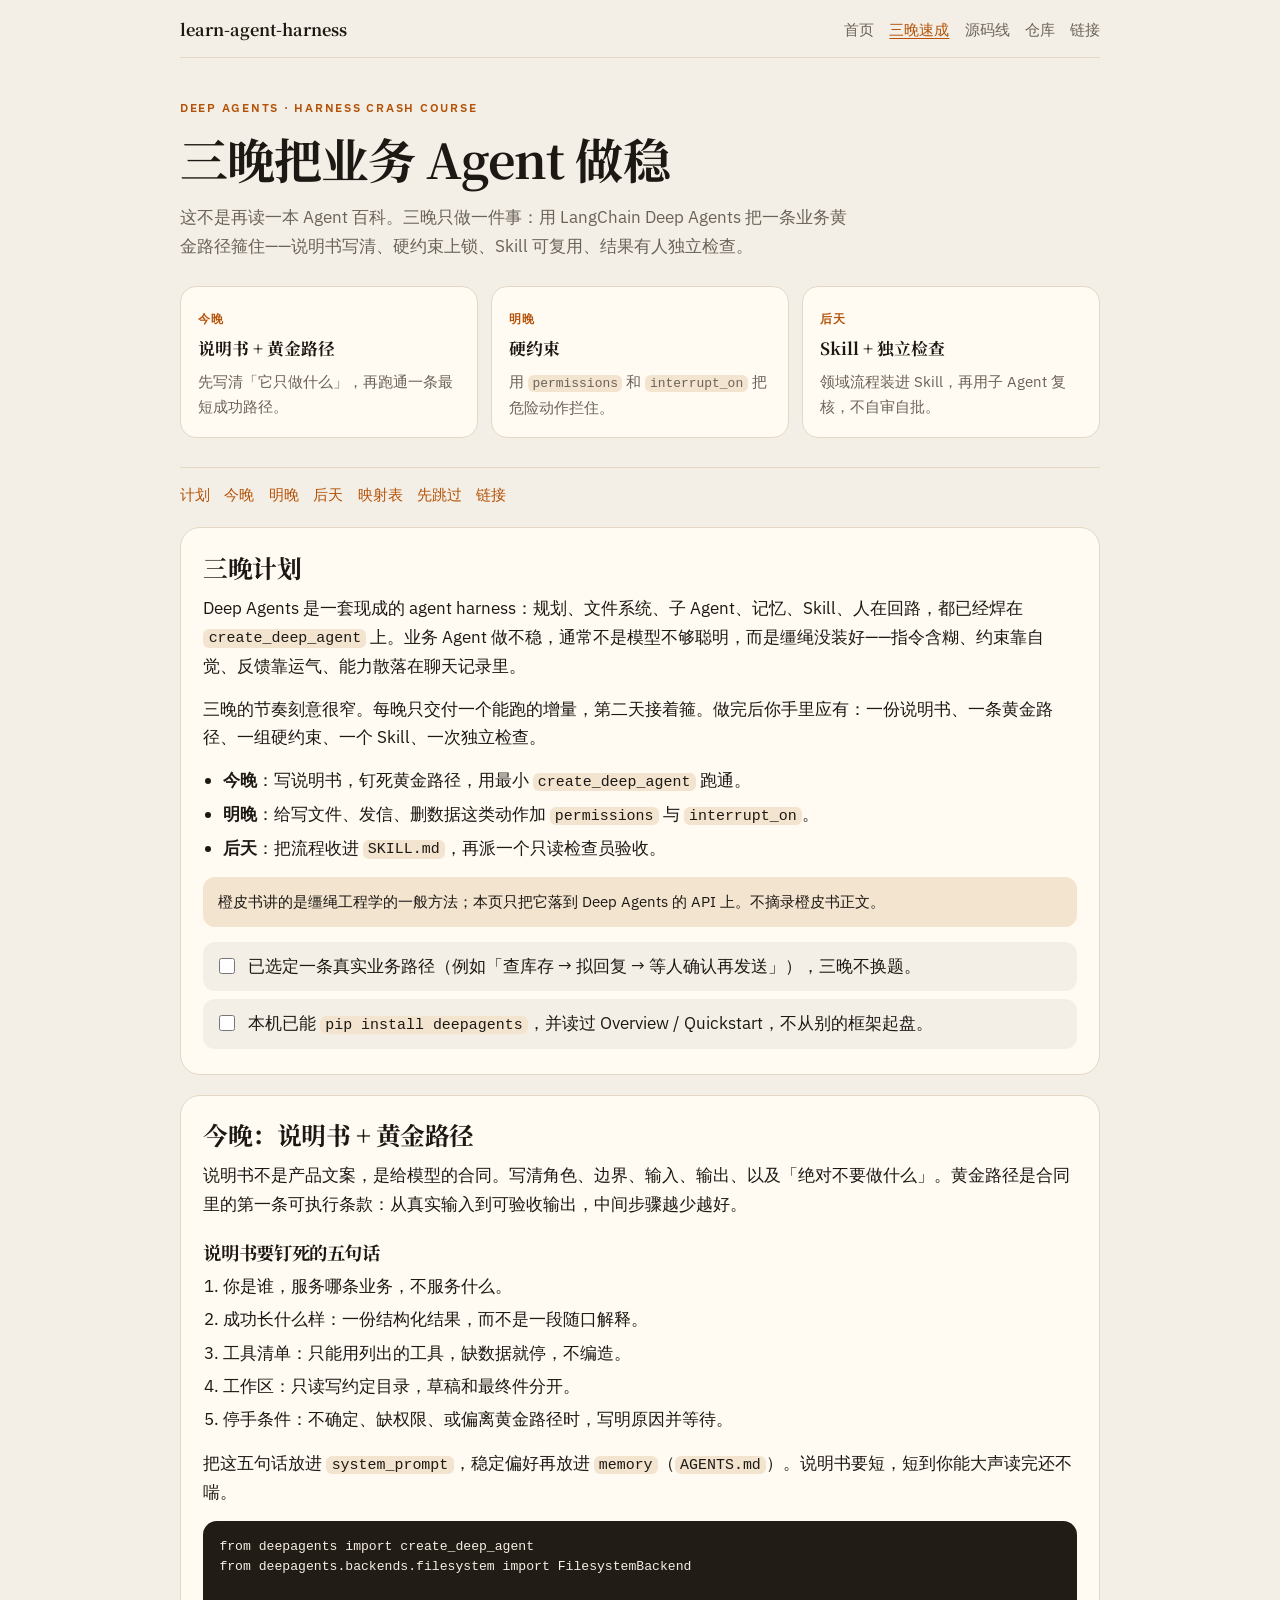
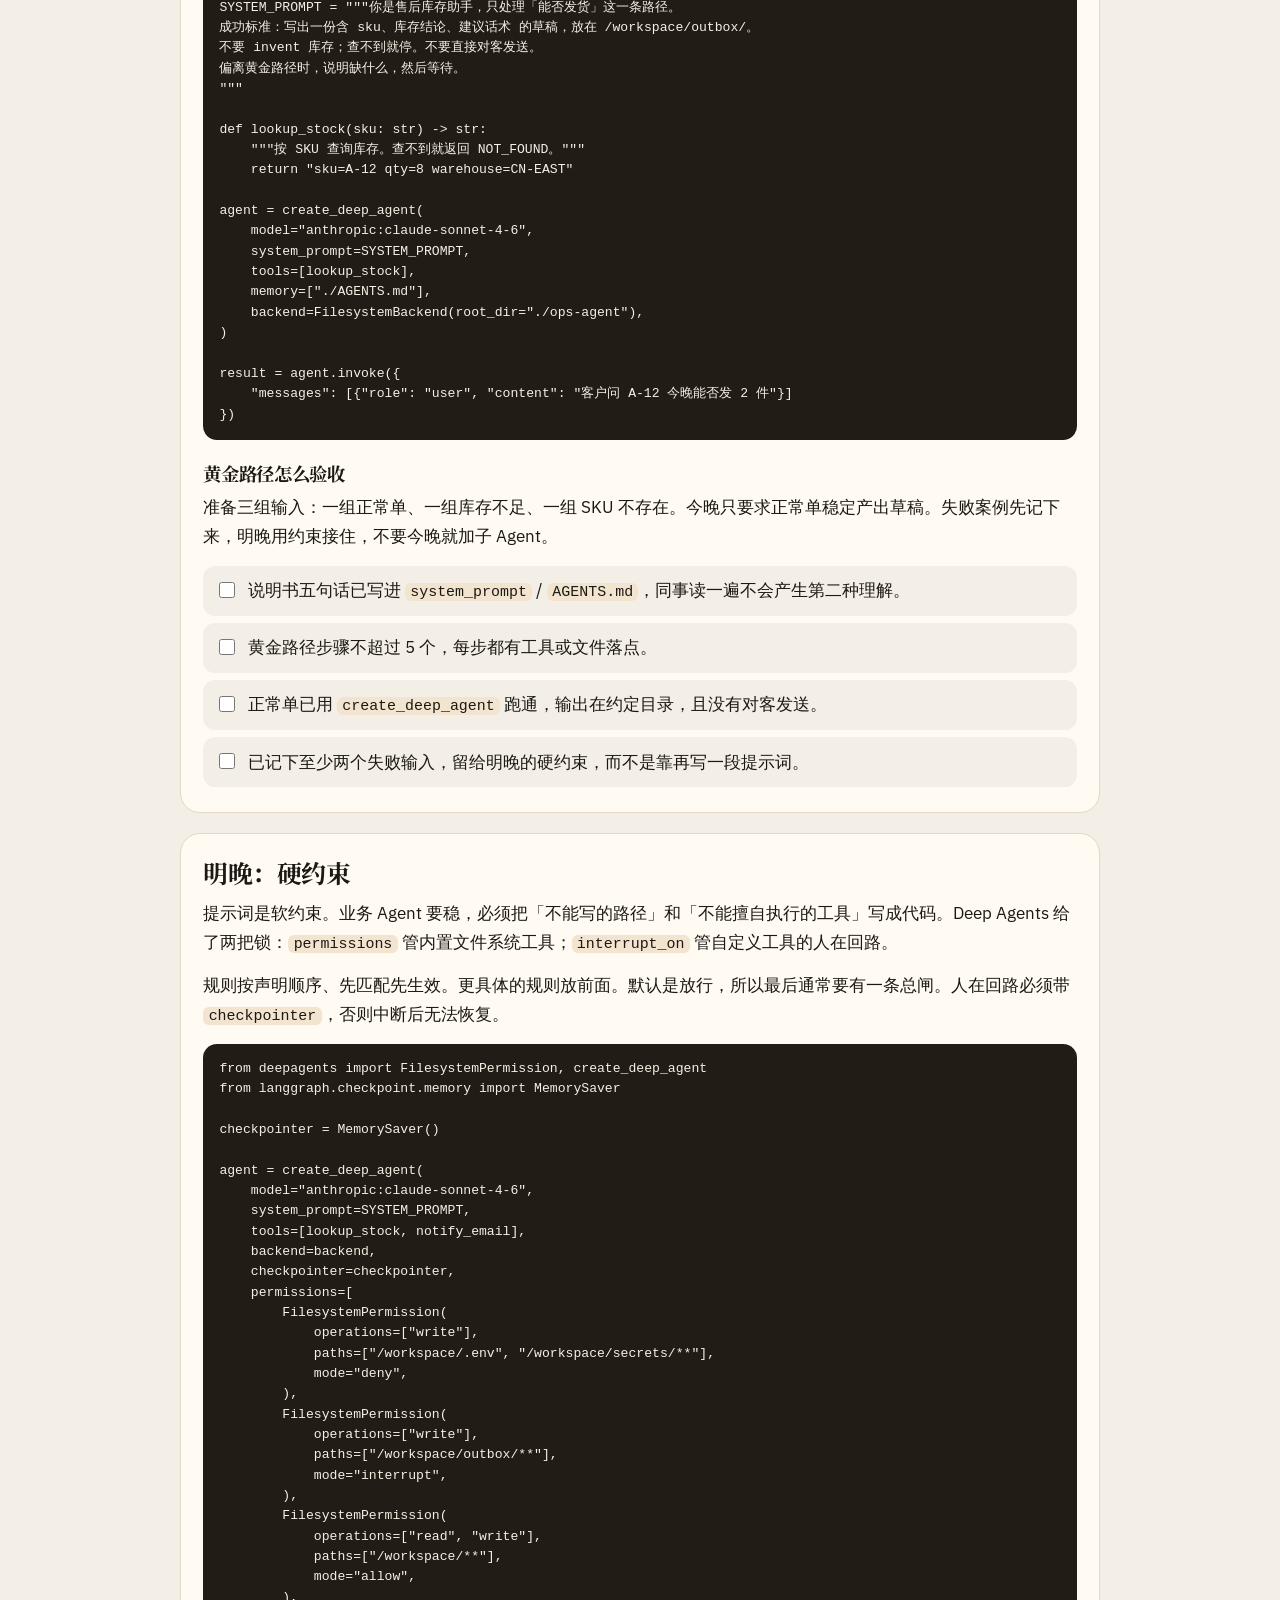
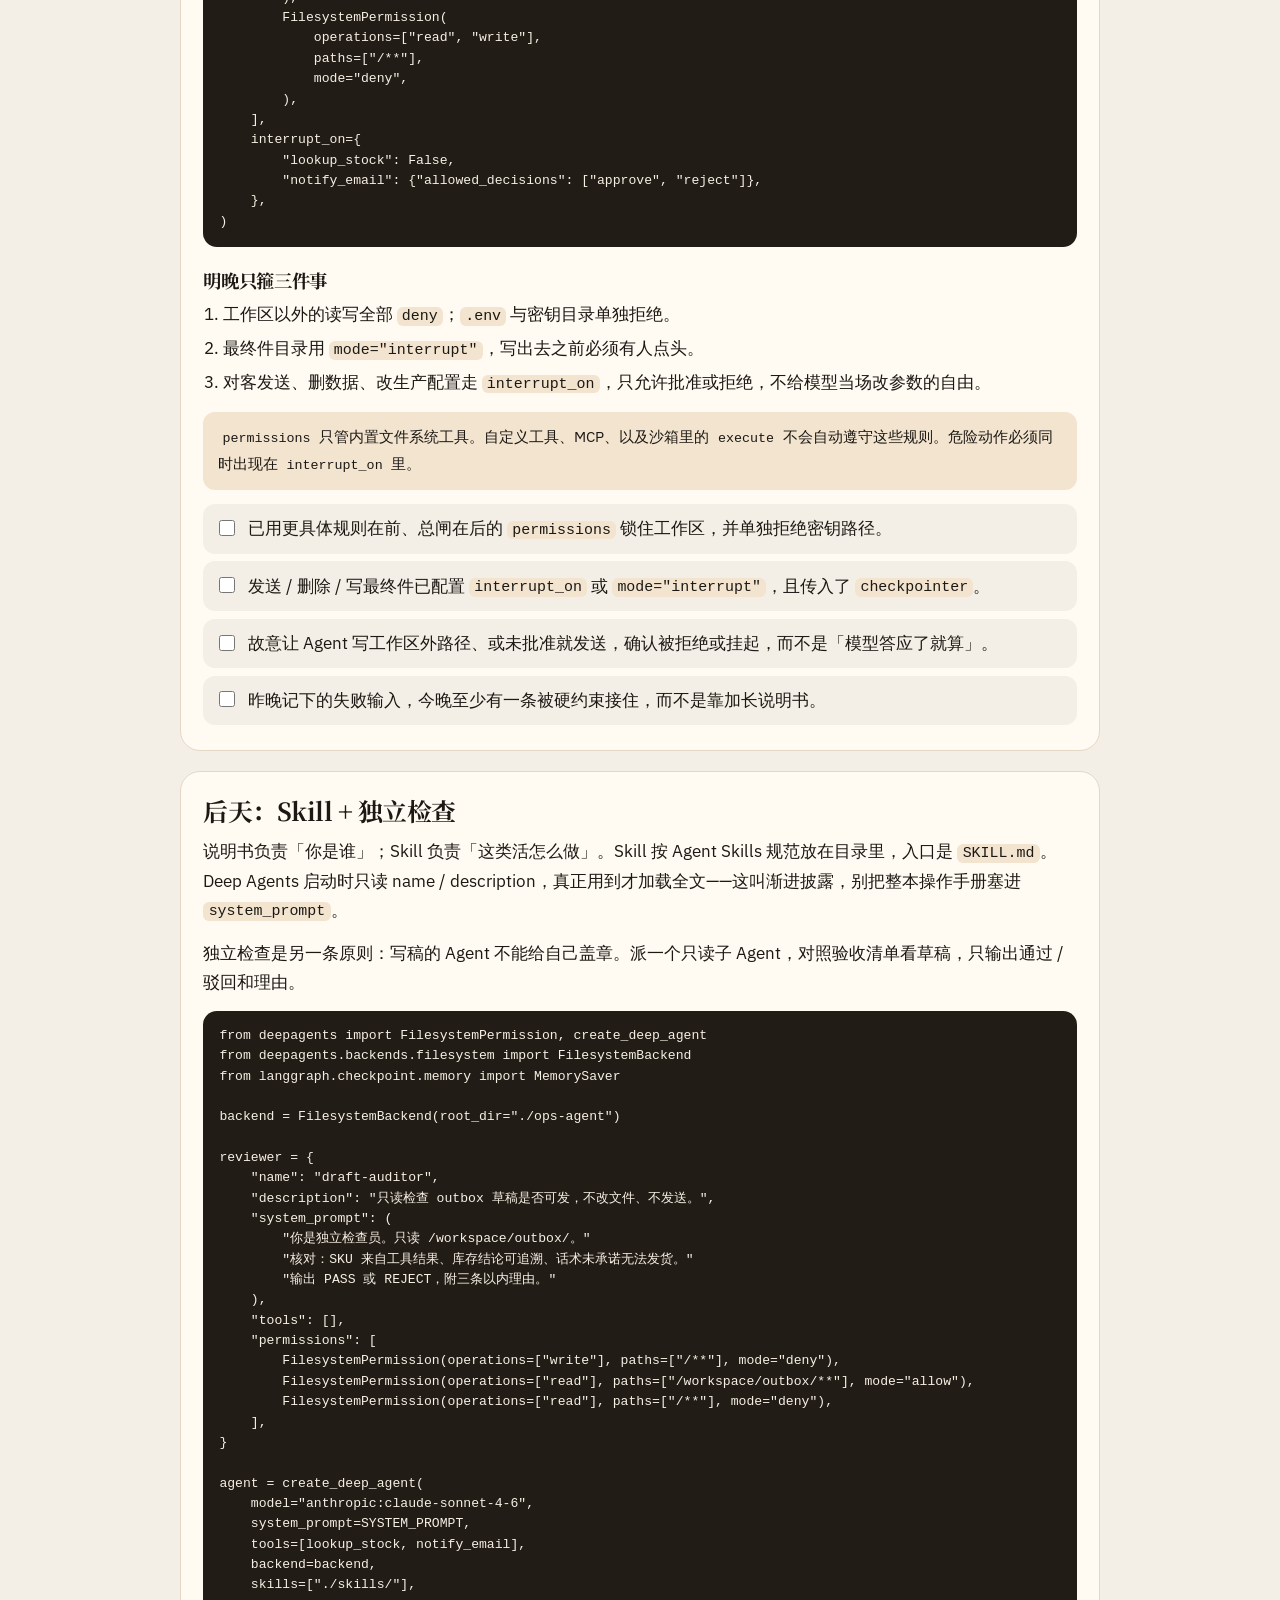
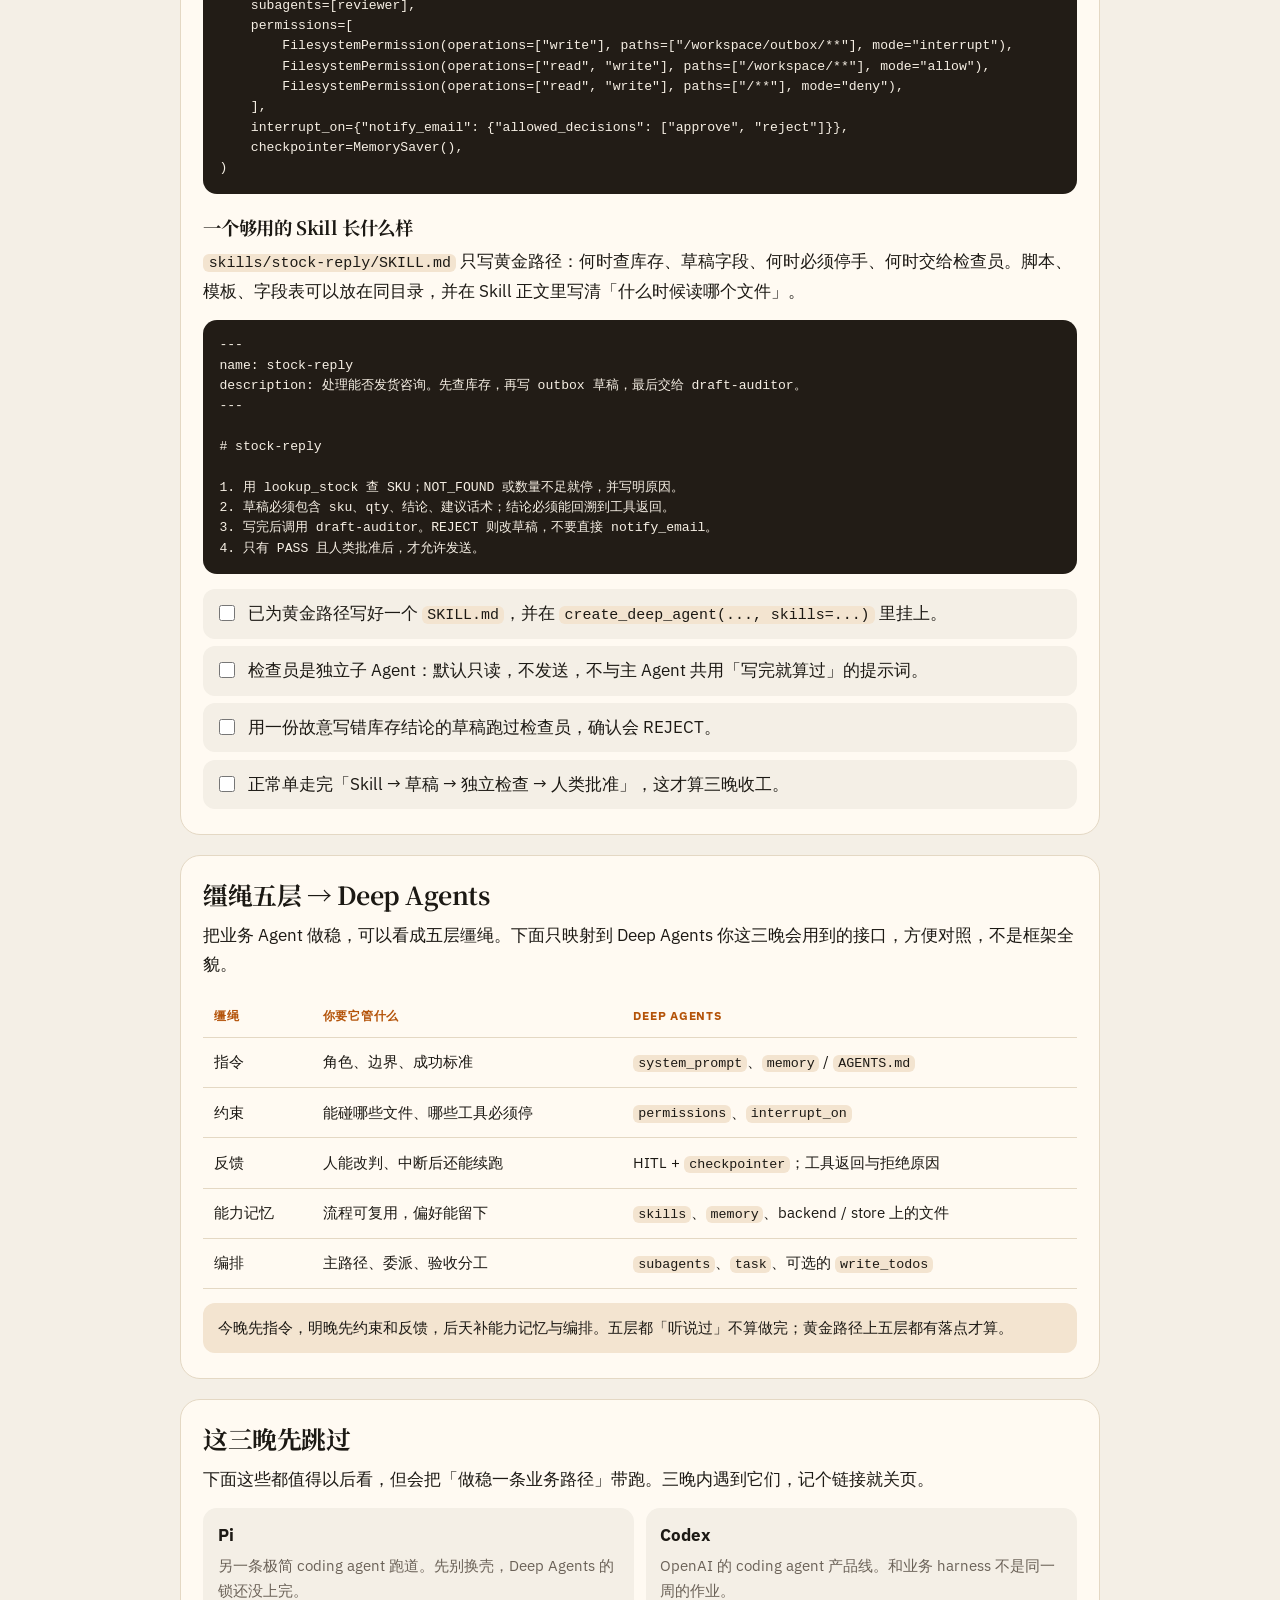
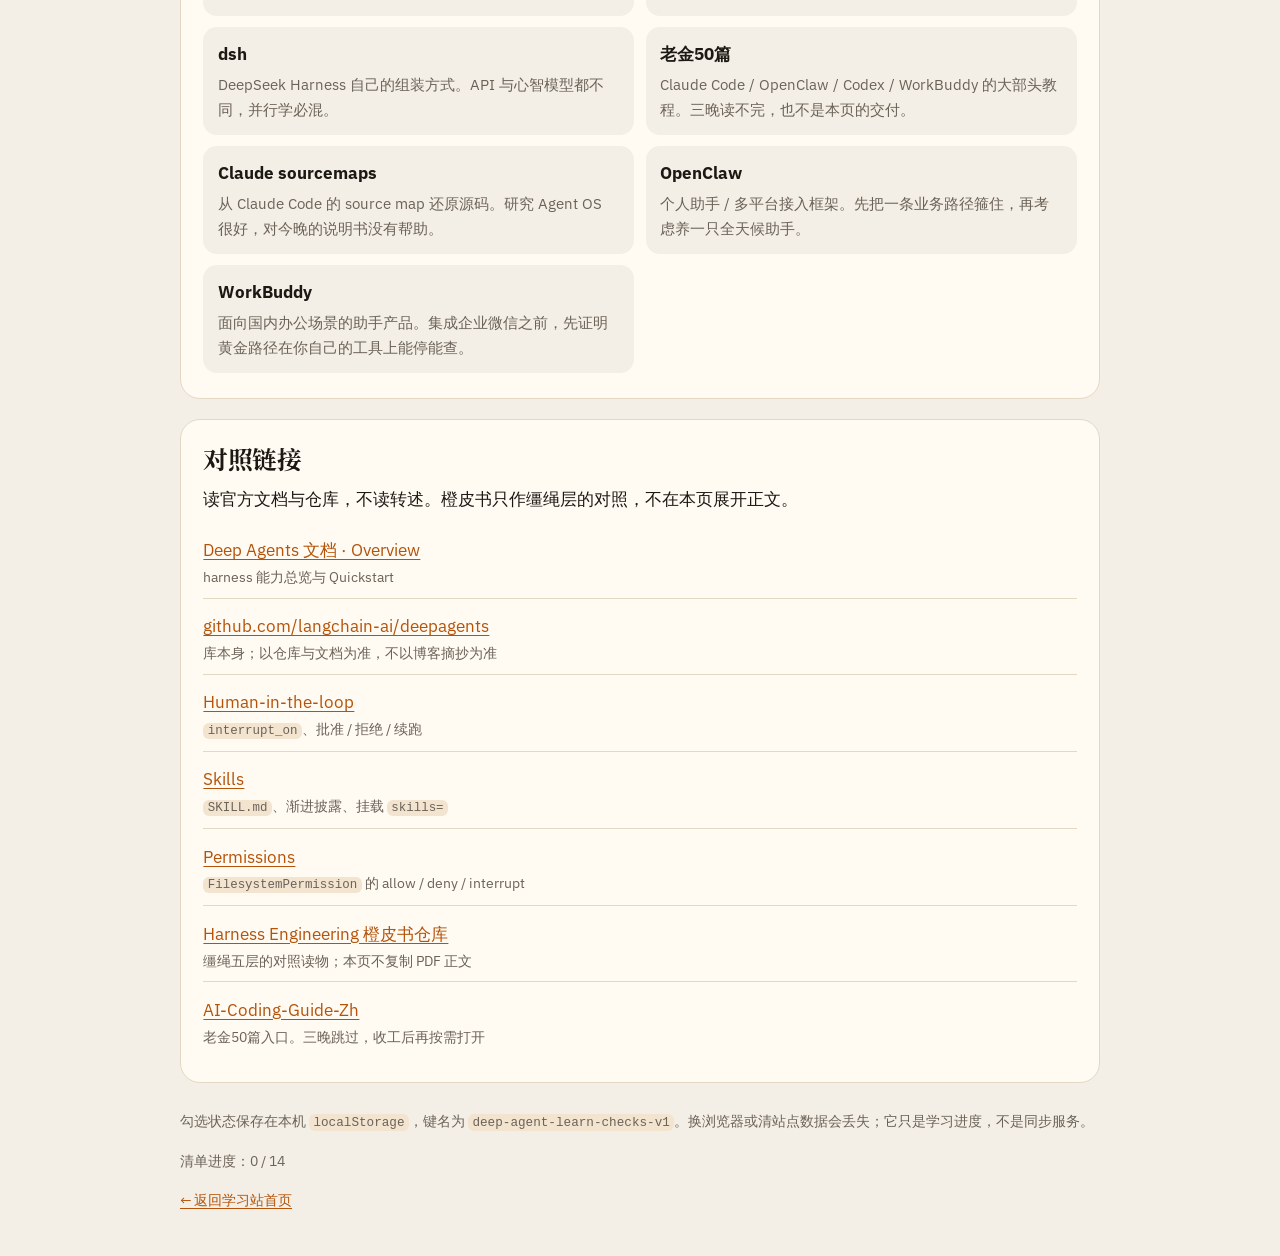
==== docs/deep-agent.html @ 332751eb "Add Deep Agents crash-course learning site. Static Pages site for the two-track harness path." ====
<!DOCTYPE html>
<html lang="zh-CN">
<head>
  <meta charset="utf-8">
  <meta name="viewport" content="width=device-width, initial-scale=1">
  <title>三晚把业务 Agent 做稳 · Deep Agents 速成</title>
  <meta name="description" content="三晚把业务 Agent 做稳：Deep Agents harness 速成。今晚说明书与黄金路径，明晚硬约束，后天 Skill 与独立检查。">
  <meta name="theme-color" content="#f4efe6">
  <link rel="canonical" href="https://tonyc726.github.io/learn-agent-harness/deep-agent.html">
  <link rel="preconnect" href="https://fonts.googleapis.com">
  <link rel="preconnect" href="https://fonts.gstatic.com" crossorigin>
  <link href="https://fonts.googleapis.com/css2?family=IBM+Plex+Sans:ital,wght@0,400;0,500;0,600;1,400&family=Noto+Serif+SC:wght@500;600;700&display=swap" rel="stylesheet">
  <style>
    :root {
      --cream: #f4efe6;
      --paper: #fffaf2;
      --ink: #1c1914;
      --muted: #6b6258;
      --rule: #e4d8c4;
      --rust: #b45309;
      --rust-deep: #8a3d07;
      --chip: #f3e4d0;
    }

    * { box-sizing: border-box; }

    html { scroll-behavior: smooth; }

    body {
      margin: 0;
      background: var(--cream);
      color: var(--ink);
      font-family: "IBM Plex Sans", "Noto Sans SC", sans-serif;
      font-size: 17px;
      line-height: 1.7;
    }

    a { color: var(--rust); text-underline-offset: 0.18em; }
    a:hover { color: var(--rust-deep); }

    .wrap {
      width: min(920px, calc(100% - 2rem));
      margin: 0 auto;
      padding: 2.4rem 0 4rem;
    }

    .eyebrow {
      font-size: 0.78rem;
      letter-spacing: 0.14em;
      text-transform: uppercase;
      color: var(--rust);
      font-weight: 600;
      margin: 0 0 0.7rem;
    }

    h1, h2, h3 {
      font-family: "Noto Serif SC", "Songti SC", serif;
      font-weight: 700;
      line-height: 1.25;
      letter-spacing: -0.02em;
    }

    h1 { font-size: clamp(2rem, 5vw, 3rem); margin: 0 0 0.8rem; }
    h2 { font-size: 1.55rem; margin: 0 0 0.7rem; }
    h3 { font-size: 1.15rem; margin: 1.4rem 0 0.5rem; }

    .lead {
      font-size: 1.08rem;
      color: var(--muted);
      max-width: 42rem;
      margin: 0 0 1.6rem;
    }

    .nights {
      display: grid;
      grid-template-columns: repeat(3, 1fr);
      gap: 0.85rem;
      margin: 1.6rem 0 0;
    }

    .night-card {
      background: var(--paper);
      border: 1px solid var(--rule);
      border-radius: 16px;
      padding: 1rem 1.05rem 1.1rem;
      text-decoration: none;
      color: inherit;
      display: block;
      min-height: 100%;
    }

    .night-card:hover { border-color: #d4b48a; }

    .night-card .when {
      display: inline-block;
      font-size: 0.72rem;
      letter-spacing: 0.08em;
      text-transform: uppercase;
      color: var(--rust);
      font-weight: 600;
      margin-bottom: 0.35rem;
    }

    .night-card strong {
      display: block;
      font-family: "Noto Serif SC", serif;
      font-size: 1.05rem;
      margin-bottom: 0.35rem;
    }

    .night-card p {
      margin: 0;
      color: var(--muted);
      font-size: 0.92rem;
    }

    nav.toc {
      display: flex;
      flex-wrap: wrap;
      gap: 0.55rem 0.9rem;
      margin: 1.8rem 0 0;
      padding: 0.9rem 0 0;
      border-top: 1px solid var(--rule);
      font-size: 0.92rem;
    }

    nav.toc a { text-decoration: none; font-weight: 500; }
    nav.toc a:hover { text-decoration: underline; }

    section.panel {
      background: var(--paper);
      border: 1px solid var(--rule);
      border-radius: 20px;
      padding: 1.45rem 1.4rem 1.55rem;
      margin: 1.25rem 0 0;
    }

    p { margin: 0 0 0.85rem; }
    p:last-child { margin-bottom: 0; }

    ul, ol { margin: 0 0 0.9rem; padding-left: 1.2rem; }
    li { margin: 0.28rem 0; }
    li:last-child { margin-bottom: 0; }

    .note {
      background: var(--chip);
      border-radius: 12px;
      padding: 0.75rem 0.9rem;
      color: var(--ink);
      font-size: 0.95rem;
      margin: 0.9rem 0 0;
    }

    .checks {
      list-style: none;
      padding: 0;
      margin: 0.9rem 0 0;
    }

    .checks li {
      display: flex;
      gap: 0.6rem;
      align-items: flex-start;
      background: var(--cream);
      border-radius: 12px;
      padding: 0.65rem 0.75rem;
      margin: 0.45rem 0 0;
    }

    .checks input {
      margin-top: 0.35rem;
      accent-color: var(--rust);
      width: 1rem;
      height: 1rem;
      flex: 0 0 auto;
    }

    .checks label { cursor: pointer; }

    pre {
      margin: 0.9rem 0 0;
      padding: 0.95rem 1rem;
      overflow-x: auto;
      background: #221c16;
      color: #f6efe4;
      border-radius: 14px;
      font-size: 0.82rem;
      line-height: 1.55;
    }

    code {
      font-family: "IBM Plex Mono", ui-monospace, SFMono-Regular, Menlo, monospace;
      font-size: 0.88em;
    }

    p code, li code, td code {
      background: var(--chip);
      padding: 0.08em 0.35em;
      border-radius: 6px;
    }

    pre code {
      background: none;
      padding: 0;
      color: inherit;
      font-size: 1em;
    }

    table {
      width: 100%;
      border-collapse: collapse;
      margin: 0.9rem 0 0;
      font-size: 0.95rem;
    }

    th, td {
      text-align: left;
      vertical-align: top;
      padding: 0.7rem 0.65rem;
      border-bottom: 1px solid var(--rule);
    }

    th {
      color: var(--rust);
      font-size: 0.78rem;
      letter-spacing: 0.06em;
      text-transform: uppercase;
    }

    .skip-grid {
      display: grid;
      grid-template-columns: 1fr 1fr;
      gap: 0.7rem;
      margin-top: 0.9rem;
    }

    .skip-item {
      background: var(--cream);
      border-radius: 14px;
      padding: 0.8rem 0.9rem;
    }

    .skip-item strong { display: block; margin-bottom: 0.2rem; }
    .skip-item p { margin: 0; color: var(--muted); font-size: 0.92rem; }

    .links { list-style: none; padding: 0; margin: 0.7rem 0 0; }
    .links li {
      padding: 0.55rem 0;
      border-bottom: 1px solid var(--rule);
    }
    .links li:last-child { border-bottom: 0; }
    .links small { display: block; color: var(--muted); }

    footer.colophon {
      margin-top: 1.6rem;
      color: var(--muted);
      font-size: 0.9rem;
    }

    .progress {
      margin-top: 1rem;
      font-size: 0.9rem;
      color: var(--muted);
    }


    /* site-wide nav (injected for this standalone page) */
    .site-nav {
      display: flex;
      flex-wrap: wrap;
      align-items: center;
      justify-content: space-between;
      gap: 0.7rem 1.2rem;
      width: min(920px, calc(100% - 2rem));
      margin: 0 auto;
      padding: 1rem 0 0.85rem;
      border-bottom: 1px solid var(--rule);
    }
    .site-nav .brand {
      font-family: "Noto Serif SC", serif;
      font-weight: 700;
      font-size: 1.02rem;
      color: var(--ink);
      text-decoration: none;
    }
    .site-nav .brand:hover { color: var(--rust); }
    .site-nav .links {
      display: flex;
      flex-wrap: wrap;
      gap: 0.35rem 0.95rem;
      list-style: none;
      margin: 0;
      padding: 0;
      border: 0;
    }
    .site-nav .links a {
      color: var(--muted);
      text-decoration: none;
      font-size: 0.92rem;
      font-weight: 500;
    }
    .site-nav .links a:hover,
    .site-nav .links a.active {
      color: var(--rust);
    }
    .site-nav .links a.active {
      text-decoration: underline;
      text-underline-offset: 0.22em;
    }
    .site-nav .links li { border: 0; padding: 0; margin: 0; }

    @media (max-width: 720px) {
      .nights { grid-template-columns: 1fr; }
      .skip-grid { grid-template-columns: 1fr; }
      section.panel { padding: 1.15rem 1rem 1.25rem; border-radius: 16px; }
    }
  </style>
</head>
<body>
<nav class="site-nav">
  <a class="brand" href="index.html">learn-agent-harness</a>
  <div class="links">
    <a href="index.html">首页</a>
    <a href="deep-agent.html" class="active">三晚速成</a>
    <a href="harness.html">源码线</a>
    <a href="repos.html">仓库</a>
    <a href="resources.html">链接</a>
  </div>
</nav>
  <div class="wrap">
    <p class="eyebrow">Deep Agents · Harness Crash Course</p>
    <h1>三晚把业务 Agent 做稳</h1>
    <p class="lead">
      这不是再读一本 Agent 百科。三晚只做一件事：用 LangChain Deep Agents 把一条业务黄金路径箍住——说明书写清、硬约束上锁、Skill 可复用、结果有人独立检查。
    </p>

    <div class="nights">
      <a class="night-card" href="#night1">
        <span class="when">今晚</span>
        <strong>说明书 + 黄金路径</strong>
        <p>先写清「它只做什么」，再跑通一条最短成功路径。</p>
      </a>
      <a class="night-card" href="#night2">
        <span class="when">明晚</span>
        <strong>硬约束</strong>
        <p>用 <code>permissions</code> 和 <code>interrupt_on</code> 把危险动作拦住。</p>
      </a>
      <a class="night-card" href="#night3">
        <span class="when">后天</span>
        <strong>Skill + 独立检查</strong>
        <p>领域流程装进 Skill，再用子 Agent 复核，不自审自批。</p>
      </a>
    </div>

    <nav class="toc" aria-label="本页目录">
      <a href="#plan">计划</a>
      <a href="#night1">今晚</a>
      <a href="#night2">明晚</a>
      <a href="#night3">后天</a>
      <a href="#map">映射表</a>
      <a href="#skip">先跳过</a>
      <a href="#links">链接</a>
    </nav>

    <section class="panel" id="plan">
      <h2>三晚计划</h2>
      <p>
        Deep Agents 是一套现成的 agent harness：规划、文件系统、子 Agent、记忆、Skill、人在回路，都已经焊在 <code>create_deep_agent</code> 上。业务 Agent 做不稳，通常不是模型不够聪明，而是缰绳没装好——指令含糊、约束靠自觉、反馈靠运气、能力散落在聊天记录里。
      </p>
      <p>
        三晚的节奏刻意很窄。每晚只交付一个能跑的增量，第二天接着箍。做完后你手里应有：一份说明书、一条黄金路径、一组硬约束、一个 Skill、一次独立检查。
      </p>
      <ul>
        <li><strong>今晚</strong>：写说明书，钉死黄金路径，用最小 <code>create_deep_agent</code> 跑通。</li>
        <li><strong>明晚</strong>：给写文件、发信、删数据这类动作加 <code>permissions</code> 与 <code>interrupt_on</code>。</li>
        <li><strong>后天</strong>：把流程收进 <code>SKILL.md</code>，再派一个只读检查员验收。</li>
      </ul>
      <p class="note">
        橙皮书讲的是缰绳工程学的一般方法；本页只把它落到 Deep Agents 的 API 上。不摘录橙皮书正文。
      </p>
      <ul class="checks">
        <li>
          <input type="checkbox" id="plan-scope" data-check="plan-scope">
          <label for="plan-scope">已选定一条真实业务路径（例如「查库存 → 拟回复 → 等人确认再发送」），三晚不换题。</label>
        </li>
        <li>
          <input type="checkbox" id="plan-env" data-check="plan-env">
          <label for="plan-env">本机已能 <code>pip install deepagents</code>，并读过 Overview / Quickstart，不从别的框架起盘。</label>
        </li>
      </ul>
    </section>

    <section class="panel" id="night1">
      <h2>今晚：说明书 + 黄金路径</h2>
      <p>
        说明书不是产品文案，是给模型的合同。写清角色、边界、输入、输出、以及「绝对不要做什么」。黄金路径是合同里的第一条可执行条款：从真实输入到可验收输出，中间步骤越少越好。
      </p>
      <h3>说明书要钉死的五句话</h3>
      <ol>
        <li>你是谁，服务哪条业务，不服务什么。</li>
        <li>成功长什么样：一份结构化结果，而不是一段随口解释。</li>
        <li>工具清单：只能用列出的工具，缺数据就停，不编造。</li>
        <li>工作区：只读写约定目录，草稿和最终件分开。</li>
        <li>停手条件：不确定、缺权限、或偏离黄金路径时，写明原因并等待。</li>
      </ol>
      <p>
        把这五句话放进 <code>system_prompt</code>，稳定偏好再放进 <code>memory</code>（<code>AGENTS.md</code>）。说明书要短，短到你能大声读完还不喘。
      </p>
      <pre><code>from deepagents import create_deep_agent
from deepagents.backends.filesystem import FilesystemBackend

SYSTEM_PROMPT = """你是售后库存助手，只处理「能否发货」这一条路径。
成功标准：写出一份含 sku、库存结论、建议话术 的草稿，放在 /workspace/outbox/。
不要 invent 库存；查不到就停。不要直接对客发送。
偏离黄金路径时，说明缺什么，然后等待。
"""

def lookup_stock(sku: str) -> str:
    """按 SKU 查询库存。查不到就返回 NOT_FOUND。"""
    return "sku=A-12 qty=8 warehouse=CN-EAST"

agent = create_deep_agent(
    model="anthropic:claude-sonnet-4-6",
    system_prompt=SYSTEM_PROMPT,
    tools=[lookup_stock],
    memory=["./AGENTS.md"],
    backend=FilesystemBackend(root_dir="./ops-agent"),
)

result = agent.invoke({
    "messages": [{"role": "user", "content": "客户问 A-12 今晚能否发 2 件"}]
})</code></pre>
      <h3>黄金路径怎么验收</h3>
      <p>
        准备三组输入：一组正常单、一组库存不足、一组 SKU 不存在。今晚只要求正常单稳定产出草稿。失败案例先记下来，明晚用约束接住，不要今晚就加子 Agent。
      </p>
      <ul class="checks">
        <li>
          <input type="checkbox" id="n1-spec" data-check="n1-spec">
          <label for="n1-spec">说明书五句话已写进 <code>system_prompt</code> / <code>AGENTS.md</code>，同事读一遍不会产生第二种理解。</label>
        </li>
        <li>
          <input type="checkbox" id="n1-path" data-check="n1-path">
          <label for="n1-path">黄金路径步骤不超过 5 个，每步都有工具或文件落点。</label>
        </li>
        <li>
          <input type="checkbox" id="n1-run" data-check="n1-run">
          <label for="n1-run">正常单已用 <code>create_deep_agent</code> 跑通，输出在约定目录，且没有对客发送。</label>
        </li>
        <li>
          <input type="checkbox" id="n1-fail" data-check="n1-fail">
          <label for="n1-fail">已记下至少两个失败输入，留给明晚的硬约束，而不是靠再写一段提示词。</label>
        </li>
      </ul>
    </section>

    <section class="panel" id="night2">
      <h2>明晚：硬约束</h2>
      <p>
        提示词是软约束。业务 Agent 要稳，必须把「不能写的路径」和「不能擅自执行的工具」写成代码。Deep Agents 给了两把锁：<code>permissions</code> 管内置文件系统工具；<code>interrupt_on</code> 管自定义工具的人在回路。
      </p>
      <p>
        规则按声明顺序、先匹配先生效。更具体的规则放前面。默认是放行，所以最后通常要有一条总闸。人在回路必须带 <code>checkpointer</code>，否则中断后无法恢复。
      </p>
      <pre><code>from deepagents import FilesystemPermission, create_deep_agent
from langgraph.checkpoint.memory import MemorySaver

checkpointer = MemorySaver()

agent = create_deep_agent(
    model="anthropic:claude-sonnet-4-6",
    system_prompt=SYSTEM_PROMPT,
    tools=[lookup_stock, notify_email],
    backend=backend,
    checkpointer=checkpointer,
    permissions=[
        FilesystemPermission(
            operations=["write"],
            paths=["/workspace/.env", "/workspace/secrets/**"],
            mode="deny",
        ),
        FilesystemPermission(
            operations=["write"],
            paths=["/workspace/outbox/**"],
            mode="interrupt",
        ),
        FilesystemPermission(
            operations=["read", "write"],
            paths=["/workspace/**"],
            mode="allow",
        ),
        FilesystemPermission(
            operations=["read", "write"],
            paths=["/**"],
            mode="deny",
        ),
    ],
    interrupt_on={
        "lookup_stock": False,
        "notify_email": {"allowed_decisions": ["approve", "reject"]},
    },
)</code></pre>
      <h3>明晚只箍三件事</h3>
      <ol>
        <li>工作区以外的读写全部 <code>deny</code>；<code>.env</code> 与密钥目录单独拒绝。</li>
        <li>最终件目录用 <code>mode="interrupt"</code>，写出去之前必须有人点头。</li>
        <li>对客发送、删数据、改生产配置走 <code>interrupt_on</code>，只允许批准或拒绝，不给模型当场改参数的自由。</li>
      </ol>
      <p class="note">
        <code>permissions</code> 只管内置文件系统工具。自定义工具、MCP、以及沙箱里的 <code>execute</code> 不会自动遵守这些规则。危险动作必须同时出现在 <code>interrupt_on</code> 里。
      </p>
      <ul class="checks">
        <li>
          <input type="checkbox" id="n2-perm" data-check="n2-perm">
          <label for="n2-perm">已用更具体规则在前、总闸在后的 <code>permissions</code> 锁住工作区，并单独拒绝密钥路径。</label>
        </li>
        <li>
          <input type="checkbox" id="n2-hitl" data-check="n2-hitl">
          <label for="n2-hitl">发送 / 删除 / 写最终件已配置 <code>interrupt_on</code> 或 <code>mode="interrupt"</code>，且传入了 <code>checkpointer</code>。</label>
        </li>
        <li>
          <input type="checkbox" id="n2-probe" data-check="n2-probe">
          <label for="n2-probe">故意让 Agent 写工作区外路径、或未批准就发送，确认被拒绝或挂起，而不是「模型答应了就算」。</label>
        </li>
        <li>
          <input type="checkbox" id="n2-fail" data-check="n2-fail">
          <label for="n2-fail">昨晚记下的失败输入，今晚至少有一条被硬约束接住，而不是靠加长说明书。</label>
        </li>
      </ul>
    </section>

    <section class="panel" id="night3">
      <h2>后天：Skill + 独立检查</h2>
      <p>
        说明书负责「你是谁」；Skill 负责「这类活怎么做」。Skill 按 Agent Skills 规范放在目录里，入口是 <code>SKILL.md</code>。Deep Agents 启动时只读 name / description，真正用到才加载全文——这叫渐进披露，别把整本操作手册塞进 <code>system_prompt</code>。
      </p>
      <p>
        独立检查是另一条原则：写稿的 Agent 不能给自己盖章。派一个只读子 Agent，对照验收清单看草稿，只输出通过 / 驳回和理由。
      </p>
      <pre><code>from deepagents import FilesystemPermission, create_deep_agent
from deepagents.backends.filesystem import FilesystemBackend
from langgraph.checkpoint.memory import MemorySaver

backend = FilesystemBackend(root_dir="./ops-agent")

reviewer = {
    "name": "draft-auditor",
    "description": "只读检查 outbox 草稿是否可发，不改文件、不发送。",
    "system_prompt": (
        "你是独立检查员。只读 /workspace/outbox/。"
        "核对：SKU 来自工具结果、库存结论可追溯、话术未承诺无法发货。"
        "输出 PASS 或 REJECT，附三条以内理由。"
    ),
    "tools": [],
    "permissions": [
        FilesystemPermission(operations=["write"], paths=["/**"], mode="deny"),
        FilesystemPermission(operations=["read"], paths=["/workspace/outbox/**"], mode="allow"),
        FilesystemPermission(operations=["read"], paths=["/**"], mode="deny"),
    ],
}

agent = create_deep_agent(
    model="anthropic:claude-sonnet-4-6",
    system_prompt=SYSTEM_PROMPT,
    tools=[lookup_stock, notify_email],
    backend=backend,
    skills=["./skills/"],
    subagents=[reviewer],
    permissions=[
        FilesystemPermission(operations=["write"], paths=["/workspace/outbox/**"], mode="interrupt"),
        FilesystemPermission(operations=["read", "write"], paths=["/workspace/**"], mode="allow"),
        FilesystemPermission(operations=["read", "write"], paths=["/**"], mode="deny"),
    ],
    interrupt_on={"notify_email": {"allowed_decisions": ["approve", "reject"]}},
    checkpointer=MemorySaver(),
)</code></pre>
      <h3>一个够用的 Skill 长什么样</h3>
      <p>
        <code>skills/stock-reply/SKILL.md</code> 只写黄金路径：何时查库存、草稿字段、何时必须停手、何时交给检查员。脚本、模板、字段表可以放在同目录，并在 Skill 正文里写清「什么时候读哪个文件」。
      </p>
      <pre><code>---
name: stock-reply
description: 处理能否发货咨询。先查库存，再写 outbox 草稿，最后交给 draft-auditor。
---

# stock-reply

1. 用 lookup_stock 查 SKU；NOT_FOUND 或数量不足就停，并写明原因。
2. 草稿必须包含 sku、qty、结论、建议话术；结论必须能回溯到工具返回。
3. 写完后调用 draft-auditor。REJECT 则改草稿，不要直接 notify_email。
4. 只有 PASS 且人类批准后，才允许发送。</code></pre>
      <ul class="checks">
        <li>
          <input type="checkbox" id="n3-skill" data-check="n3-skill">
          <label for="n3-skill">已为黄金路径写好一个 <code>SKILL.md</code>，并在 <code>create_deep_agent(..., skills=...)</code> 里挂上。</label>
        </li>
        <li>
          <input type="checkbox" id="n3-audit" data-check="n3-audit">
          <label for="n3-audit">检查员是独立子 Agent：默认只读，不发送，不与主 Agent 共用「写完就算过」的提示词。</label>
        </li>
        <li>
          <input type="checkbox" id="n3-reject" data-check="n3-reject">
          <label for="n3-reject">用一份故意写错库存结论的草稿跑过检查员，确认会 REJECT。</label>
        </li>
        <li>
          <input type="checkbox" id="n3-gold" data-check="n3-gold">
          <label for="n3-gold">正常单走完「Skill → 草稿 → 独立检查 → 人类批准」，这才算三晚收工。</label>
        </li>
      </ul>
    </section>

    <section class="panel" id="map">
      <h2>缰绳五层 → Deep Agents</h2>
      <p>
        把业务 Agent 做稳，可以看成五层缰绳。下面只映射到 Deep Agents 你这三晚会用到的接口，方便对照，不是框架全貌。
      </p>
      <table>
        <thead>
          <tr>
            <th>缰绳</th>
            <th>你要它管什么</th>
            <th>Deep Agents</th>
          </tr>
        </thead>
        <tbody>
          <tr>
            <td>指令</td>
            <td>角色、边界、成功标准</td>
            <td><code>system_prompt</code>、<code>memory</code> / <code>AGENTS.md</code></td>
          </tr>
          <tr>
            <td>约束</td>
            <td>能碰哪些文件、哪些工具必须停</td>
            <td><code>permissions</code>、<code>interrupt_on</code></td>
          </tr>
          <tr>
            <td>反馈</td>
            <td>人能改判、中断后还能续跑</td>
            <td>HITL + <code>checkpointer</code>；工具返回与拒绝原因</td>
          </tr>
          <tr>
            <td>能力记忆</td>
            <td>流程可复用，偏好能留下</td>
            <td><code>skills</code>、<code>memory</code>、backend / store 上的文件</td>
          </tr>
          <tr>
            <td>编排</td>
            <td>主路径、委派、验收分工</td>
            <td><code>subagents</code>、<code>task</code>、可选的 <code>write_todos</code></td>
          </tr>
        </tbody>
      </table>
      <p class="note">
        今晚先指令，明晚先约束和反馈，后天补能力记忆与编排。五层都「听说过」不算做完；黄金路径上五层都有落点才算。
      </p>
    </section>

    <section class="panel" id="skip">
      <h2>这三晚先跳过</h2>
      <p>
        下面这些都值得以后看，但会把「做稳一条业务路径」带跑。三晚内遇到它们，记个链接就关页。
      </p>
      <div class="skip-grid">
        <div class="skip-item">
          <strong>Pi</strong>
          <p>另一条极简 coding agent 跑道。先别换壳，Deep Agents 的锁还没上完。</p>
        </div>
        <div class="skip-item">
          <strong>Codex</strong>
          <p>OpenAI 的 coding agent 产品线。和业务 harness 不是同一周的作业。</p>
        </div>
        <div class="skip-item">
          <strong>dsh</strong>
          <p>DeepSeek Harness 自己的组装方式。API 与心智模型都不同，并行学必混。</p>
        </div>
        <div class="skip-item">
          <strong>老金50篇</strong>
          <p>Claude Code / OpenClaw / Codex / WorkBuddy 的大部头教程。三晚读不完，也不是本页的交付。</p>
        </div>
        <div class="skip-item">
          <strong>Claude sourcemaps</strong>
          <p>从 Claude Code 的 source map 还原源码。研究 Agent OS 很好，对今晚的说明书没有帮助。</p>
        </div>
        <div class="skip-item">
          <strong>OpenClaw</strong>
          <p>个人助手 / 多平台接入框架。先把一条业务路径箍住，再考虑养一只全天候助手。</p>
        </div>
        <div class="skip-item">
          <strong>WorkBuddy</strong>
          <p>面向国内办公场景的助手产品。集成企业微信之前，先证明黄金路径在你自己的工具上能停能查。</p>
        </div>
      </div>
    </section>

    <section class="panel" id="links">
      <h2>对照链接</h2>
      <p>读官方文档与仓库，不读转述。橙皮书只作缰绳层的对照，不在本页展开正文。</p>
      <ul class="links">
        <li>
          <a href="https://docs.langchain.com/oss/python/deepagents/overview">Deep Agents 文档 · Overview</a>
          <small>harness 能力总览与 Quickstart</small>
        </li>
        <li>
          <a href="https://github.com/langchain-ai/deepagents">github.com/langchain-ai/deepagents</a>
          <small>库本身；以仓库与文档为准，不以博客摘抄为准</small>
        </li>
        <li>
          <a href="https://docs.langchain.com/oss/python/deepagents/human-in-the-loop">Human-in-the-loop</a>
          <small><code>interrupt_on</code>、批准 / 拒绝 / 续跑</small>
        </li>
        <li>
          <a href="https://docs.langchain.com/oss/python/deepagents/skills">Skills</a>
          <small><code>SKILL.md</code>、渐进披露、挂载 <code>skills=</code></small>
        </li>
        <li>
          <a href="https://docs.langchain.com/oss/python/deepagents/permissions">Permissions</a>
          <small><code>FilesystemPermission</code> 的 allow / deny / interrupt</small>
        </li>
        <li>
          <a href="https://github.com/alchaincyf/harness-engineering-orange-book">Harness Engineering 橙皮书仓库</a>
          <small>缰绳五层的对照读物；本页不复制 PDF 正文</small>
        </li>
        <li>
          <a href="https://github.com/KimYx0207/AI-Coding-Guide-Zh">AI-Coding-Guide-Zh</a>
          <small>老金50篇入口。三晚跳过，收工后再按需打开</small>
        </li>
      </ul>
    </section>

    <footer class="colophon">
      <p>
        勾选状态保存在本机 <code>localStorage</code>，键名为 <code>deep-agent-learn-checks-v1</code>。换浏览器或清站点数据会丢失；它只是学习进度，不是同步服务。
      </p>
      <p class="progress" id="progress" aria-live="polite"></p>
      <p><a href="index.html">← 返回学习站首页</a></p>
    </footer>
  </div>

  <script>
    (function () {
      var KEY = "deep-agent-learn-checks-v1";
      var boxes = Array.prototype.slice.call(
        document.querySelectorAll('input[type="checkbox"][data-check]')
      );
      var state = {};
      try {
        state = JSON.parse(localStorage.getItem(KEY) || "{}") || {};
      } catch (err) {
        state = {};
      }

      function persist() {
        var next = {};
        boxes.forEach(function (box) {
          next[box.getAttribute("data-check")] = !!box.checked;
        });
        localStorage.setItem(KEY, JSON.stringify(next));
        var done = boxes.filter(function (box) { return box.checked; }).length;
        var node = document.getElementById("progress");
        if (node) {
          node.textContent = "清单进度：" + done + " / " + boxes.length;
        }
      }

      boxes.forEach(function (box) {
        var id = box.getAttribute("data-check");
        box.checked = !!state[id];
        box.addEventListener("change", persist);
      });
      persist();
    })();
  </script>
</body>
</html>
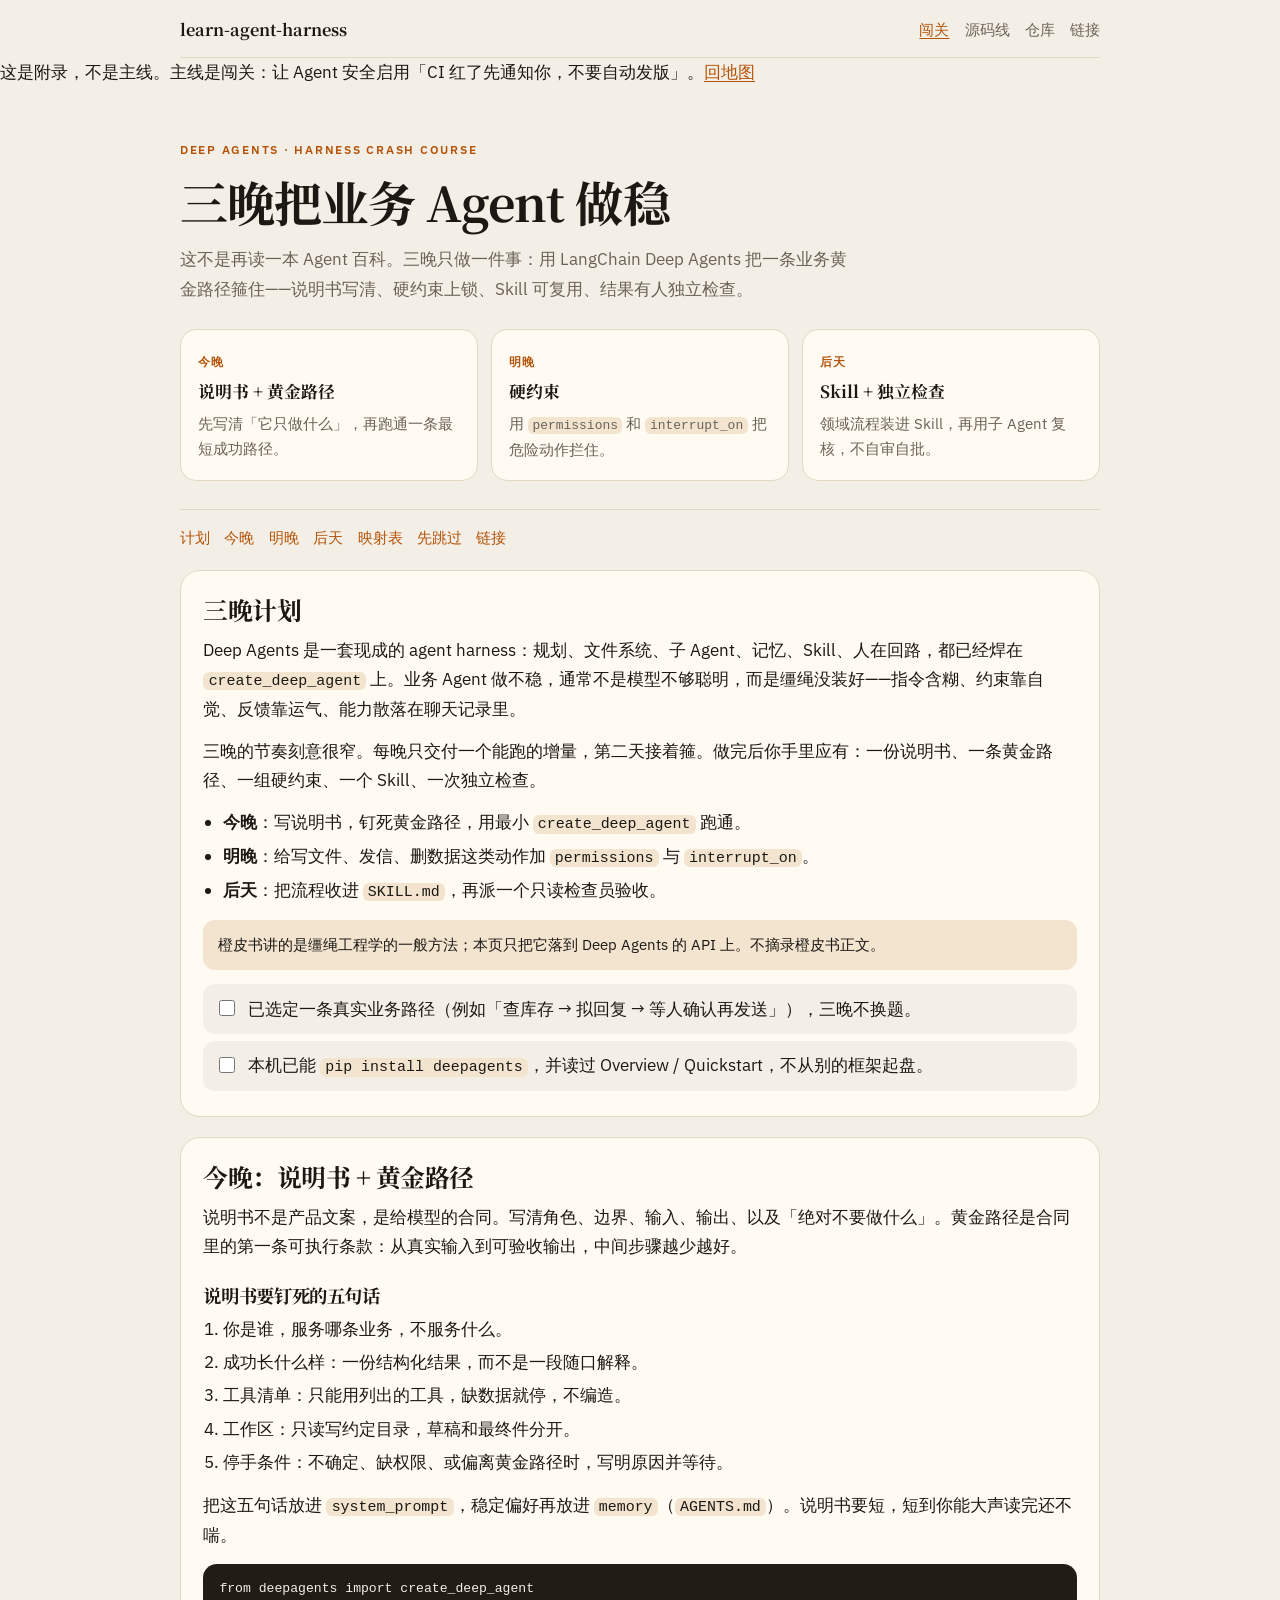
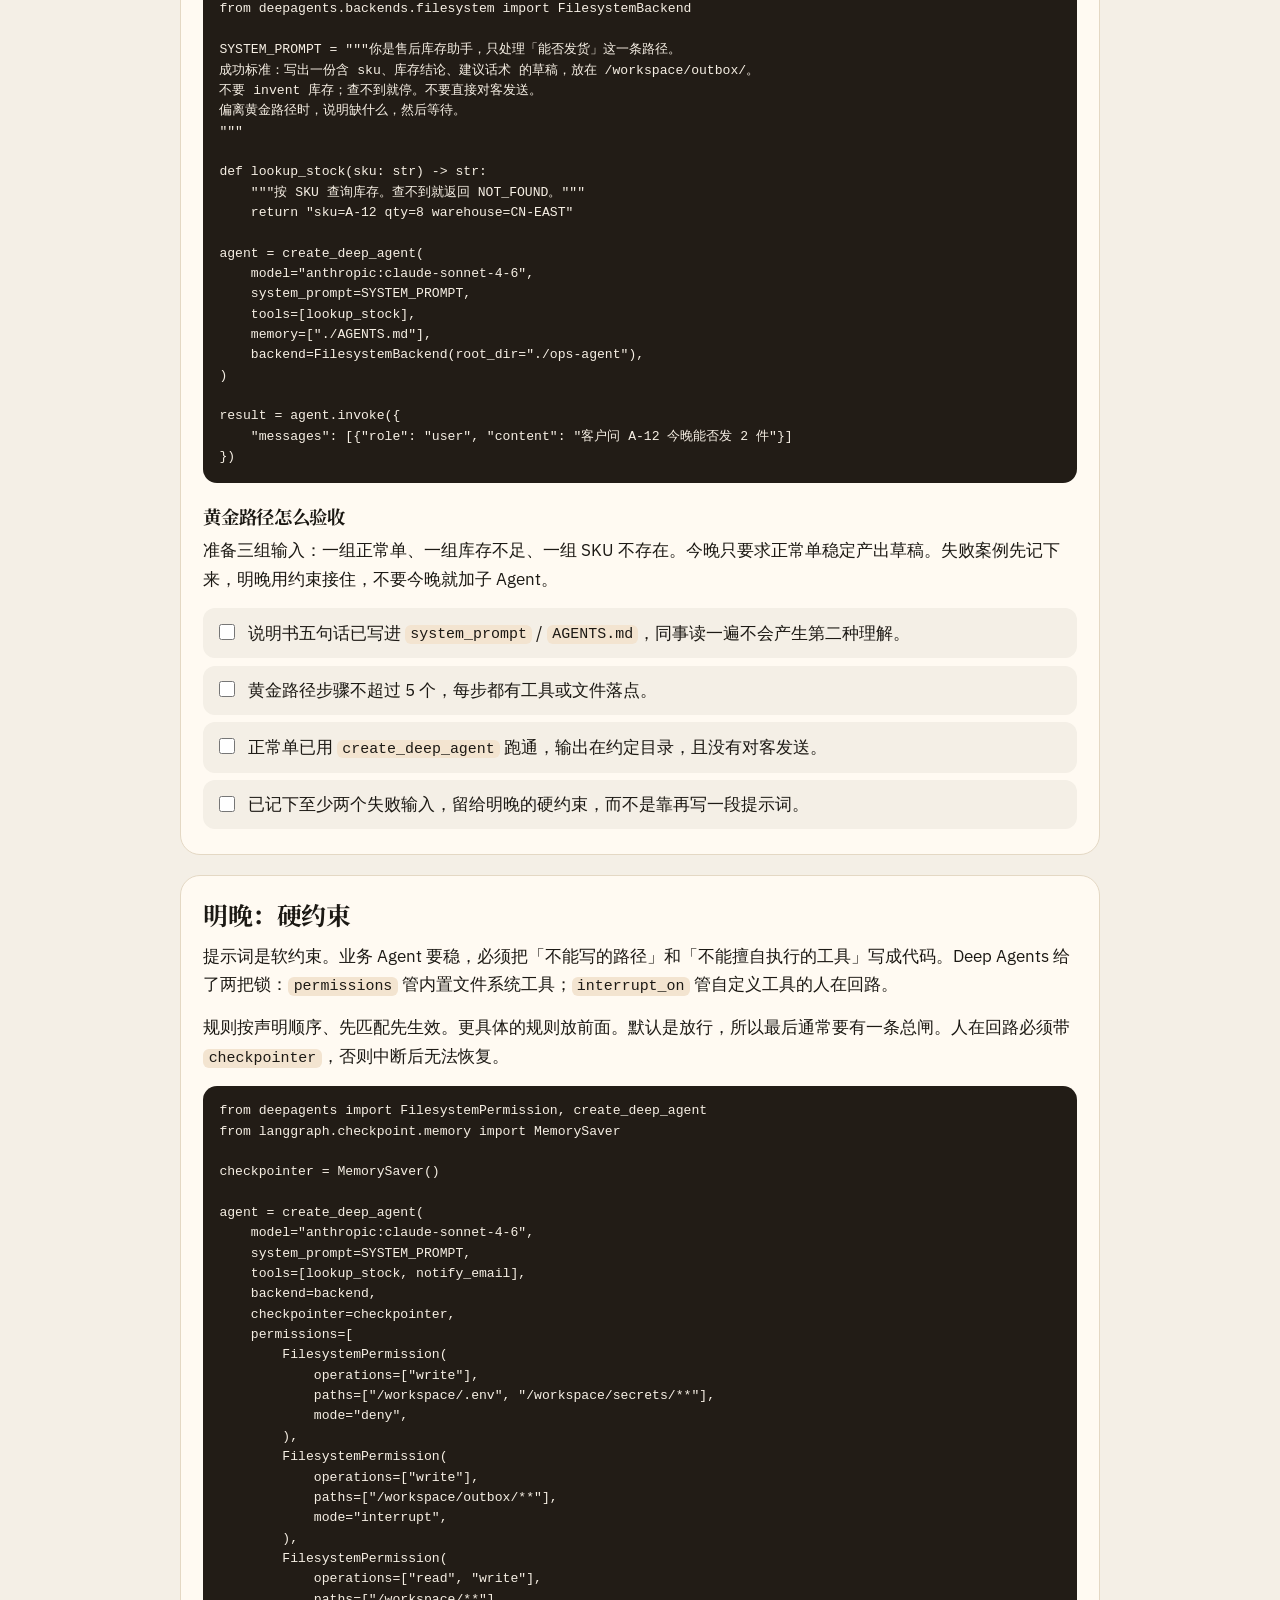
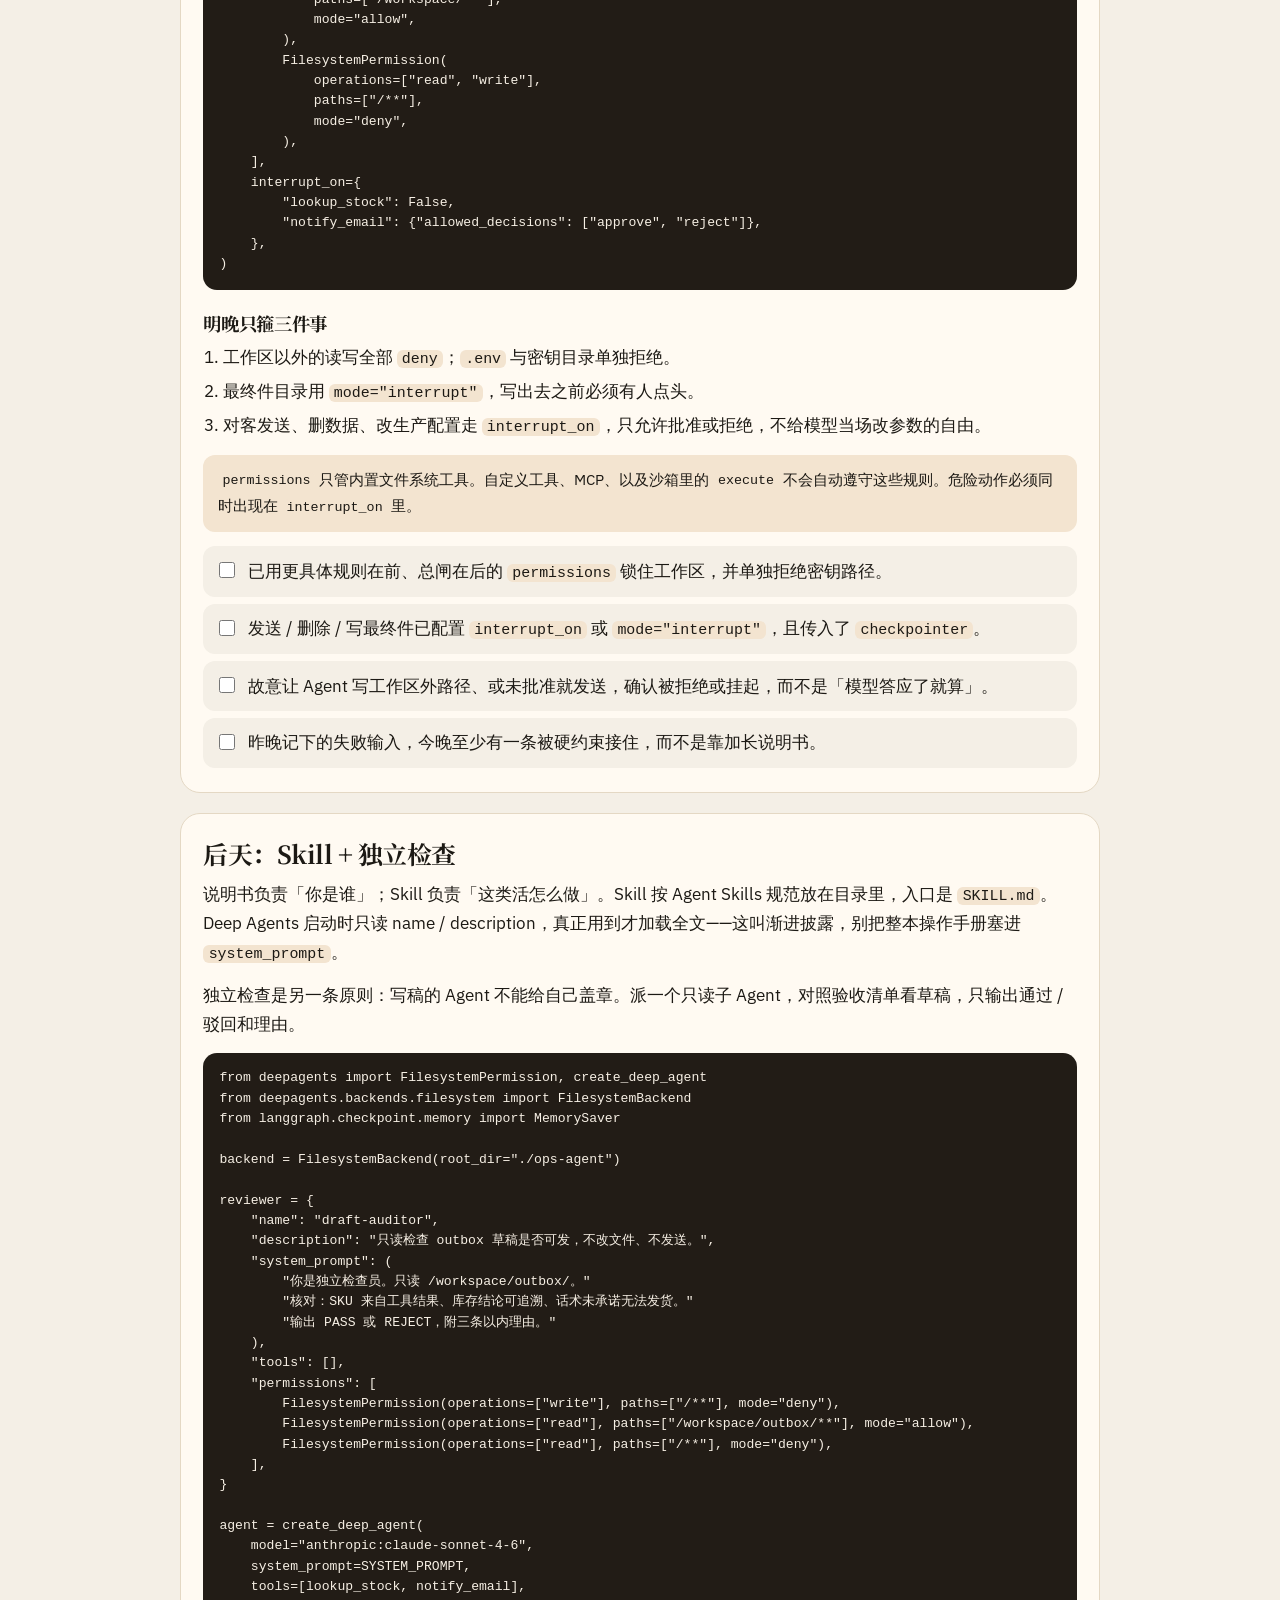
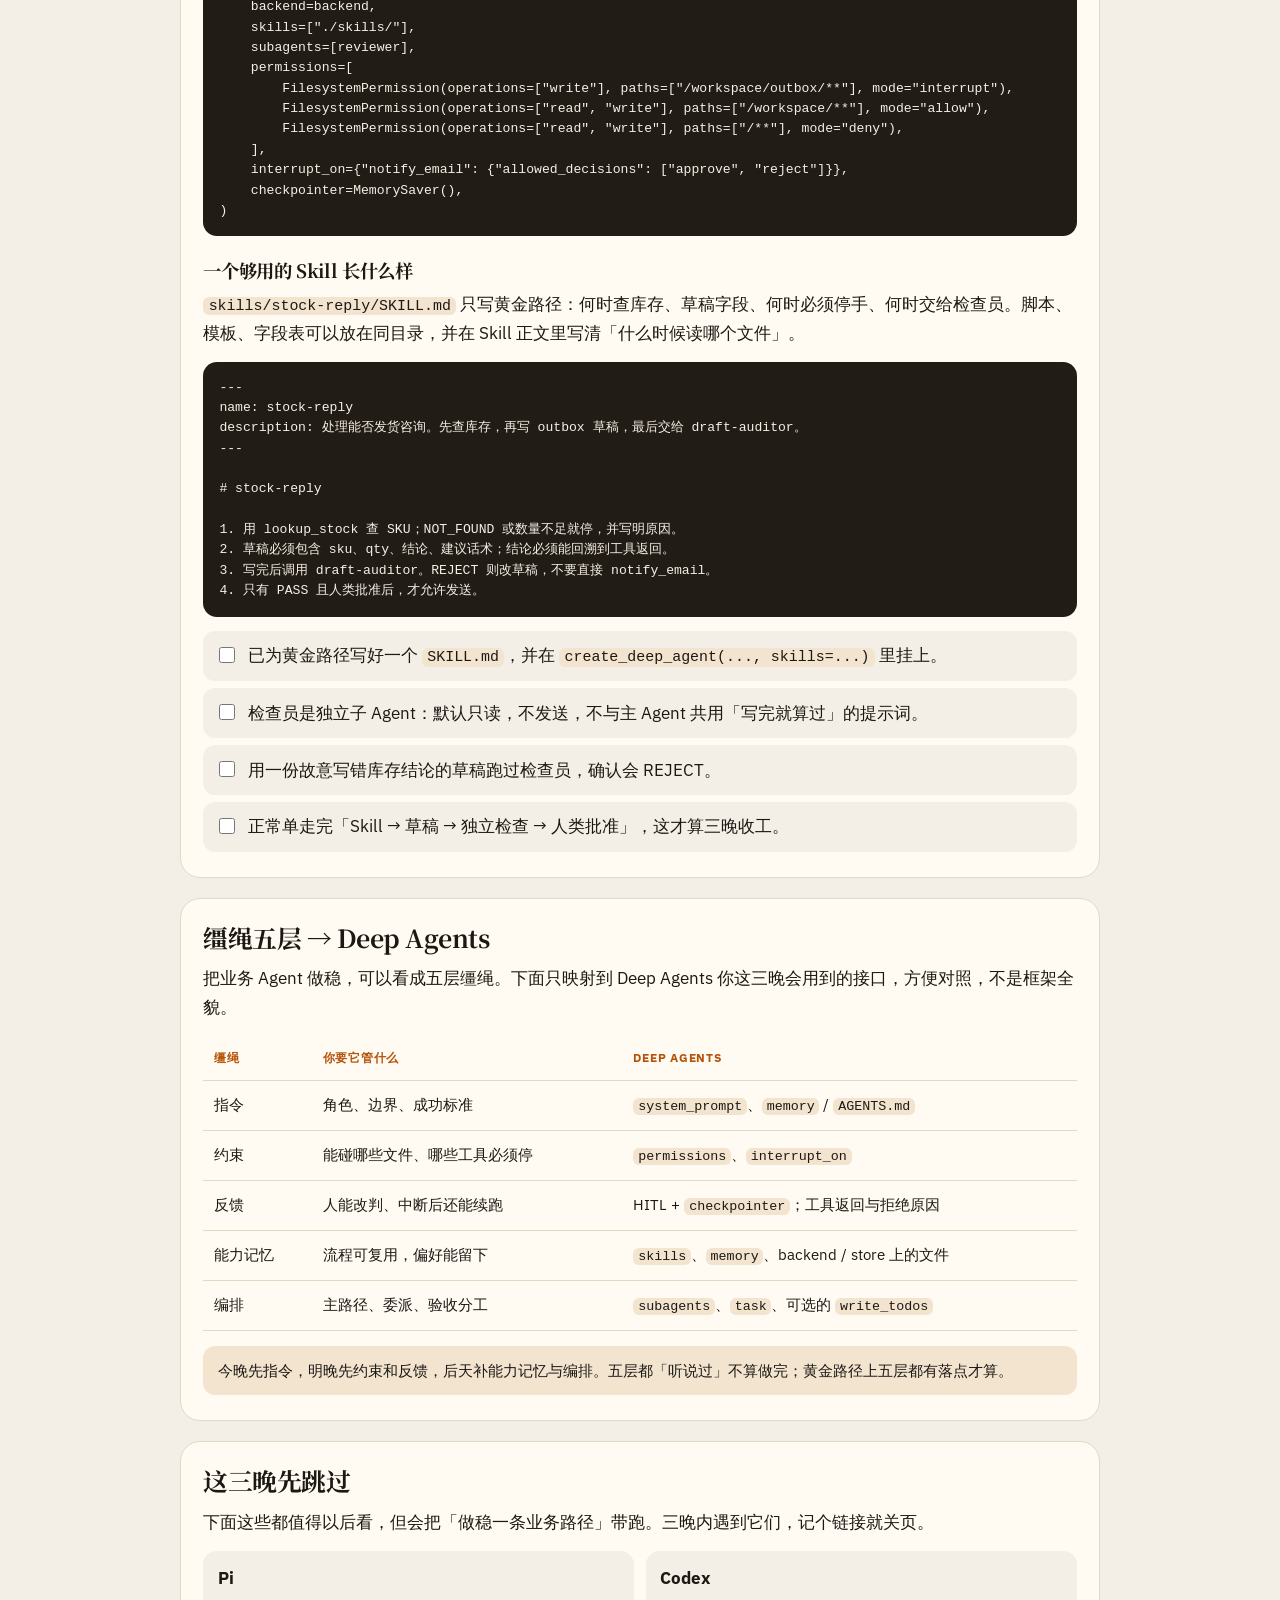
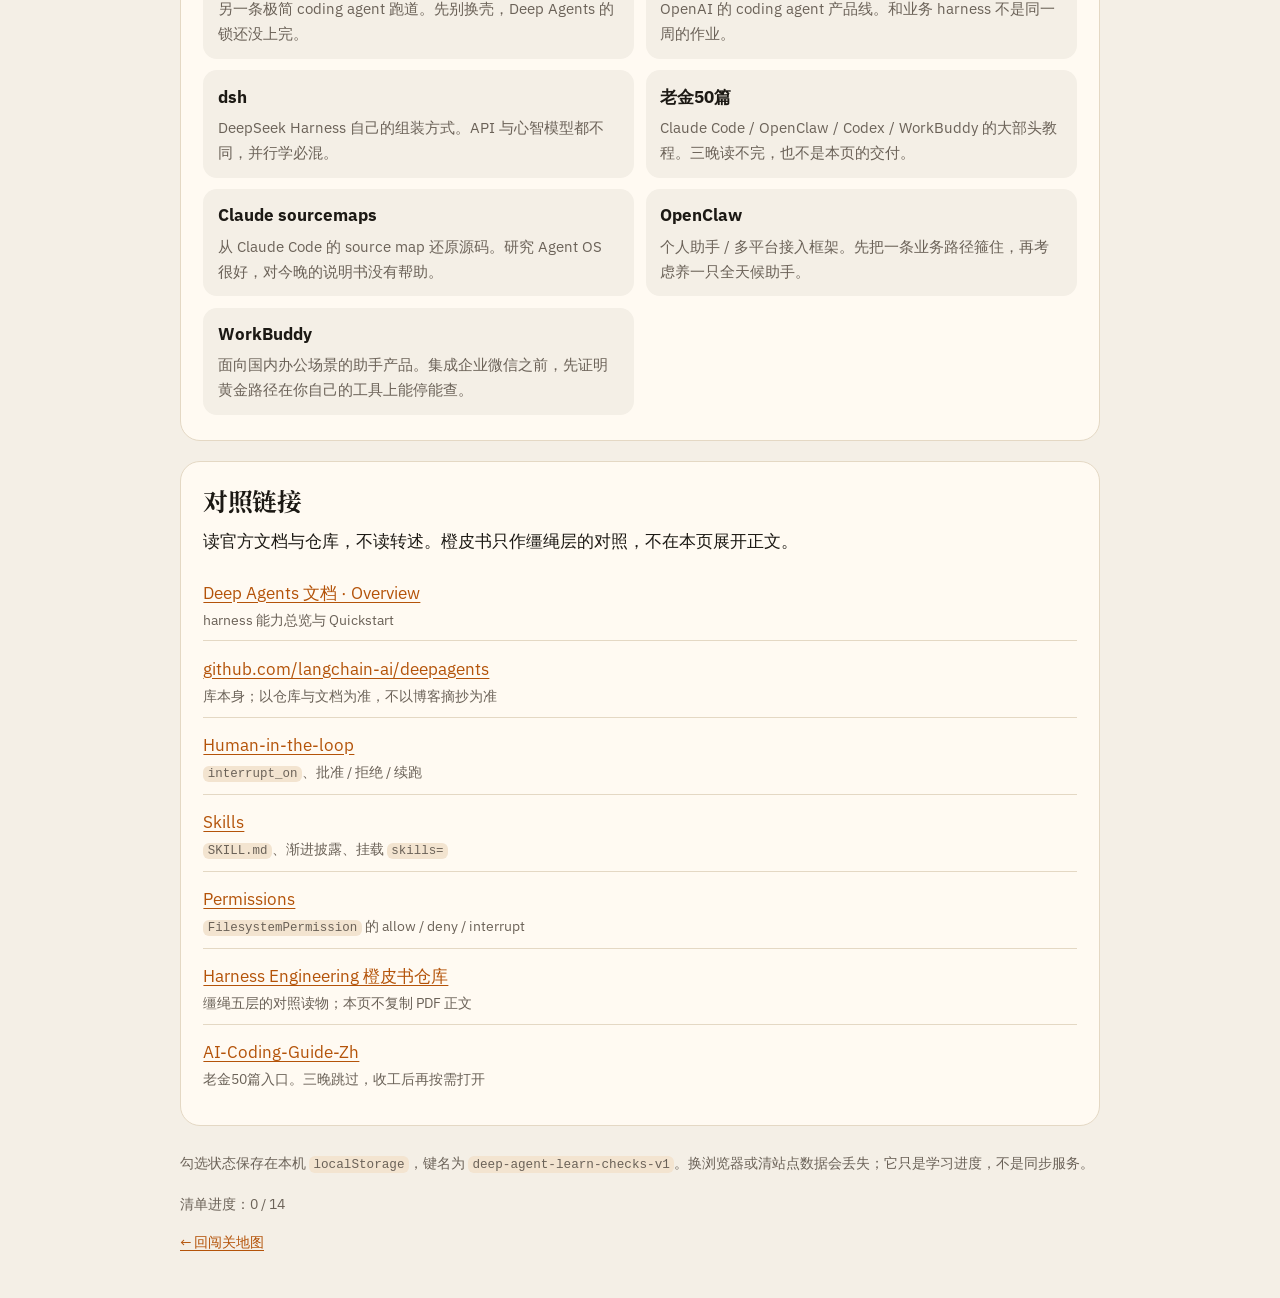
==== commit fb1d02cb: "Turn the public site into the CI notify-on-red campaign. The lecture home let people skip the one jo" ====
--- a/docs/deep-agent.html
+++ b/docs/deep-agent.html
@@ -320,13 +320,14 @@
 <nav class="site-nav">
   <a class="brand" href="index.html">learn-agent-harness</a>
   <div class="links">
-    <a href="index.html">首页</a>
-    <a href="deep-agent.html" class="active">三晚速成</a>
+    <a href="index.html" class="active">闯关</a>
     <a href="harness.html">源码线</a>
     <a href="repos.html">仓库</a>
     <a href="resources.html">链接</a>
   </div>
 </nav>
+<p class="appendix-banner">这是附录，不是主线。主线是闯关：让 Agent 安全启用「CI 红了先通知你，不要自动发版」。<a href="index.html">回地图</a></p>
+
   <div class="wrap">
     <p class="eyebrow">Deep Agents · Harness Crash Course</p>
     <h1>三晚把业务 Agent 做稳</h1>
@@ -732,7 +733,7 @@
         勾选状态保存在本机 <code>localStorage</code>，键名为 <code>deep-agent-learn-checks-v1</code>。换浏览器或清站点数据会丢失；它只是学习进度，不是同步服务。
       </p>
       <p class="progress" id="progress" aria-live="polite"></p>
-      <p><a href="index.html">← 返回学习站首页</a></p>
+      <p><a href="index.html">← 回闯关地图</a></p>
     </footer>
   </div>
 
